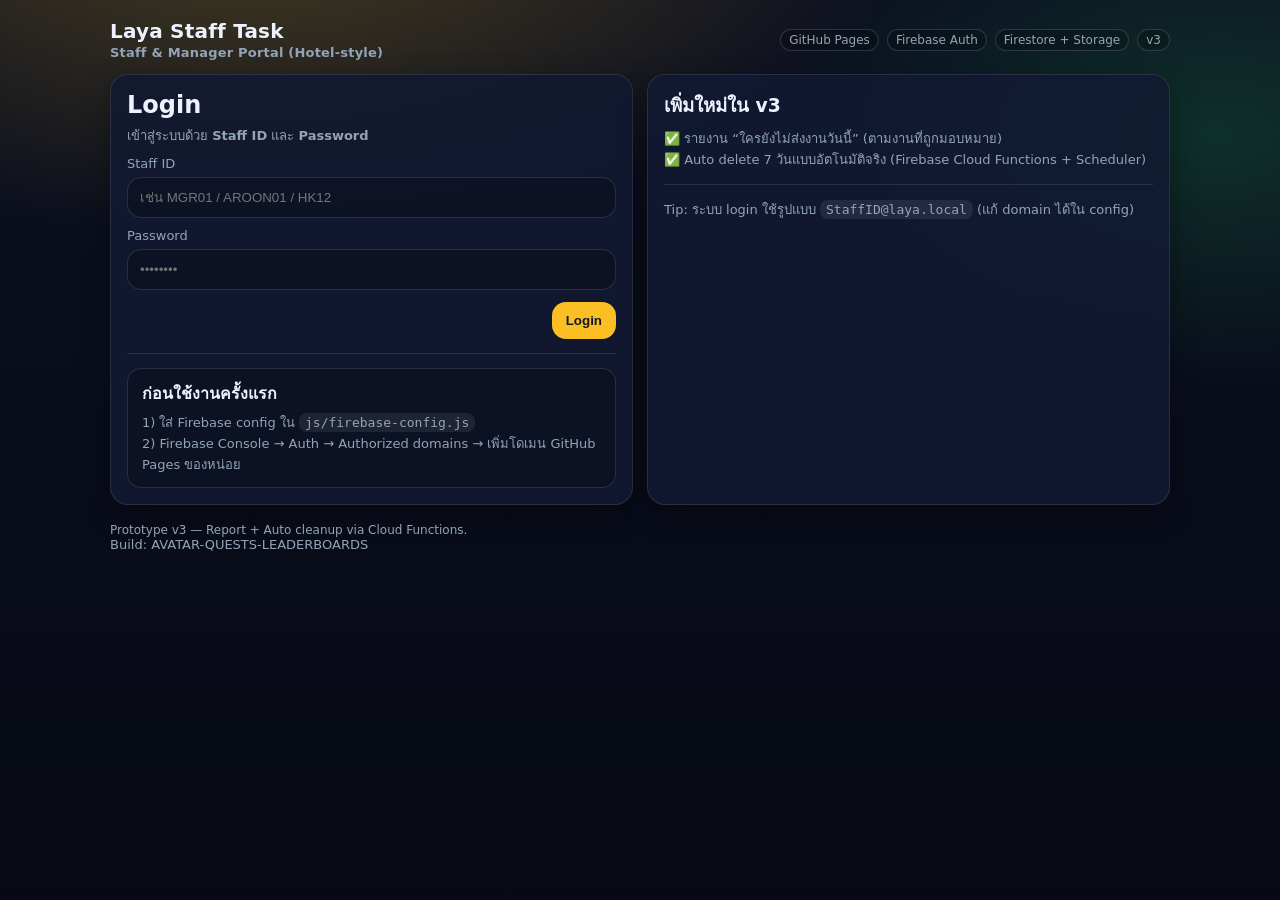
==== index.html @ 59b150a4 "Add files via upload" ====
<!doctype html><html lang='th'><head>
<meta charset="utf-8" />
<meta name="viewport" content="width=device-width, initial-scale=1" />
<link rel="stylesheet" href="css/style.css" />
<link rel="icon" href="assets/favicon.svg" />
<title>Laya Staff Task</title>
  <link rel="manifest" href="./manifest.json">
  <meta name="theme-color" content="#0b1220">
  <link rel="apple-touch-icon" href="./icons/apple-touch-icon.png">
  <meta name="apple-mobile-web-app-capable" content="yes">
  <meta name="apple-mobile-web-app-status-bar-style" content="black-translucent">

</head><body><script>window.location.href='login.html';</script></body></html>
---- css/style.css ----
:root{
  --bg:#0b1020;
  --card:#121a33;
  --muted:#93a4b6;
  --text:#eef2ff;
  --accent:#fbbf24;
  --accent2:#22c55e;
  --danger:#fb7185;
  --line:rgba(255,255,255,.10);
  --shadow:0 10px 28px rgba(0,0,0,.35);
}
*{ box-sizing:border-box; }
html,body{ height:100%; }
body{
  margin:0;
  font-family: system-ui, -apple-system, Segoe UI, Roboto, Arial, sans-serif;
  background: radial-gradient(1200px 600px at 20% -10%, rgba(251,191,36,.25), transparent 55%),
              radial-gradient(900px 500px at 95% 15%, rgba(34,197,94,.18), transparent 50%),
              linear-gradient(180deg, var(--bg), #070a14);
  color:var(--text);
}
a{ color:var(--accent); text-decoration:none; }
code{ background: rgba(255,255,255,.08); padding:2px 6px; border-radius:8px; }
.container{ max-width: 1100px; margin:0 auto; padding: 20px; }
.header{
  display:flex; gap:14px; align-items:center; justify-content:space-between;
  margin-bottom: 14px;
}
.brand{ display:flex; flex-direction:column; line-height:1.1; }
.brand .title{ font-size: 20px; font-weight: 800; letter-spacing:.2px; }
.brand .subtitle{ font-size: 13px; color:var(--muted); margin-top:4px; }
.pills{ display:flex; gap:8px; flex-wrap:wrap; justify-content:flex-end; align-items:center; }
.pill{
  display:inline-flex; align-items:center; gap:8px;
  padding:6px 10px; border-radius:999px;
  border:1px solid var(--line);
  background: rgba(0,0,0,.22);
  color: var(--muted);
  font-size: 12px;
}
.card{
  background: rgba(18,26,51,.88);
  border:1px solid var(--line);
  border-radius: 18px;
  padding: 16px;
  box-shadow: var(--shadow);
}
.grid{ display:grid; gap:14px; }
.grid.two{ grid-template-columns: 1fr 1fr; }
.grid.three{ grid-template-columns: 1fr 1fr 1fr; }
.grid.four{ grid-template-columns: 1fr 1fr 1fr 1fr; }
@media (max-width: 980px){ .grid.two, .grid.three, .grid.four{ grid-template-columns: 1fr; } }
label{ display:block; font-size: 13px; color:var(--muted); margin: 10px 0 6px; }
input, select, textarea{
  width:100%;
  padding: 12px 12px;
  border-radius: 14px;
  border:1px solid rgba(255,255,255,.12);
  background: rgba(0,0,0,.22);
  color: var(--text);
  outline: none;
}
textarea{ min-height: 90px; resize: vertical; }
.row{ display:flex; gap:10px; flex-wrap:wrap; align-items:center; }
.row > *{ flex: 1; }
.actions{ display:flex; gap:10px; flex-wrap:wrap; justify-content:flex-end; }
button{
  border:0; border-radius: 14px;
  padding: 11px 14px;
  font-weight: 800;
  cursor:pointer;
  background: var(--accent);
  color:#111827;
}
button.secondary{
  background: rgba(255,255,255,.10);
  color: var(--text);
  border: 1px solid rgba(255,255,255,.12);
  font-weight: 700;
}
button.success{ background: var(--accent2); color:#072312; }
button.danger{ background: var(--danger); color:#1f0a10; }
button:disabled{ opacity:.6; cursor:not-allowed; }
.hr{ height:1px; background: var(--line); margin: 14px 0; }
.small{ font-size: 13px; color: var(--muted); }
.hint{ font-size: 12px; color: var(--muted); margin-top:6px; }
.kpi{
  display:flex; flex-direction:column; gap:6px;
  padding: 14px; border-radius: 16px;
  border: 1px solid var(--line);
  background: rgba(0,0,0,.18);
}
.kpi .num{ font-size: 24px; font-weight: 900; }
.kpi .lbl{ font-size: 12px; color: var(--muted); }
.table{ width:100%; border-collapse: collapse; }
.table th, .table td{
  padding: 10px;
  border-bottom: 1px solid rgba(255,255,255,.08);
  text-align: left;
  vertical-align: top;
}
.table th{ font-size: 12px; color: var(--muted); font-weight: 700; }
.badge{
  display:inline-block;
  padding: 4px 10px;
  border-radius: 999px;
  font-size: 12px;
  font-weight: 900;
  border: 1px solid rgba(255,255,255,.12);
}
.badge.waiting{ color: var(--accent); background: rgba(251,191,36,.14); border-color: rgba(251,191,36,.24); }
.badge.approved{ color: #22c55e; background: rgba(34,197,94,.12); border-color: rgba(34,197,94,.22); }
.badge.rejected{ color: var(--danger); background: rgba(251,113,133,.12); border-color: rgba(251,113,133,.22); }
.thumb{
  width: 92px; height: 92px; object-fit: cover;
  border-radius: 14px;
  border: 1px solid rgba(255,255,255,.12);
}
.notice{
  padding: 12px 14px;
  border-radius: 14px;
  border: 1px solid rgba(255,255,255,.12);
  background: rgba(0,0,0,.22);
}
.footer{ margin-top: 18px; font-size: 12px; color: var(--muted); }

/* Mobile tweaks */
.table-wrap{
  overflow-x: auto;
  -webkit-overflow-scrolling: touch;
}
.table-wrap .table{
  min-width: 720px;
}
@media (max-width: 720px){
  .container{ padding: 12px; }
  .header{ flex-direction: column; align-items:flex-start; gap: 10px; }
  .pills{ width:100%; flex-wrap: wrap; gap: 8px; }
  .pills button{ flex:1; min-width: 140px; }
  .actions{ flex-wrap: wrap; gap: 8px; }
  .actions button{ flex:1; min-width: 140px; }
  .card{ padding: 14px; }
  .table{ font-size: 13px; }
  .thumb{ width:44px; height:44px; border-radius: 10px; }
  /* Make action buttons stack inside tables */
  .table-sub td:last-child .row,
  .table-staff td:nth-child(4) .row{ flex-direction: column; align-items: stretch; }
  .table-sub td:last-child .row button,
  .table-staff td:nth-child(4) .row button{ width:100%; }
  /* Hide less-important columns on small screens */
  .table-sub th:nth-child(4), .table-sub td:nth-child(4){ display:none; } /* Dept */
  .table-sub th:nth-child(6), .table-sub td:nth-child(6){ display:none; } /* Date */
  .table-report th:nth-child(3), .table-report td:nth-child(3){ display:none; } /* Position */
  .table-report th:nth-child(4), .table-report td:nth-child(4){ display:none; } /* Department */
  .table-points th:nth-child(3), .table-points td:nth-child(3){ display:none; } /* Position */
  .table-points th:nth-child(4), .table-points td:nth-child(4){ display:none; } /* Department */
  .table-staff th:nth-child(2), .table-staff td:nth-child(2){ display:none; } /* Department */
  .table-staff th:nth-child(5), .table-staff td:nth-child(5){ display:none; } /* Date */
  /* Reduce min-width when columns hidden */
  .table-wrap .table{ min-width: 520px; }
}
@media (max-width: 420px){
  .actions button, .pills button{ min-width: 100%; }
  .table-wrap .table{ min-width: 480px; }
}

/* --- Battle Demo UI --- */
.battle-grid{ display:grid; grid-template-columns: 1.6fr 1fr; gap:14px; }
@media (max-width: 860px){ .battle-grid{ grid-template-columns: 1fr; } }

.topbar{ display:flex; justify-content:space-between; align-items:center; gap:12px; margin: 14px 0; }
.brand{ font-weight:800; letter-spacing:.2px; }
.btn{ display:inline-flex; align-items:center; justify-content:center; gap:8px; padding:10px 12px; border-radius:12px; border:1px solid rgba(255,255,255,.14); background:rgba(255,255,255,.06); color:#fff; text-decoration:none; }
.btn.secondary{ background:rgba(255,255,255,.02); }

.battle-stage{ padding:14px; }
.battle-panel{ padding:14px; }
.battle-header{ display:flex; align-items:flex-end; justify-content:space-between; gap:12px; margin-bottom:10px; flex-wrap:wrap; }
.battle-kpis{ display:flex; gap:10px; flex-wrap:wrap; }
.kpi select{ height:40px; border-radius:10px; padding: 6px 10px; border:1px solid rgba(255,255,255,.14); background:rgba(0,0,0,.25); color:#fff; }

.arena{ position:relative; height:380px; border-radius:16px; overflow:hidden; border:1px solid rgba(255,255,255,.12); background: radial-gradient(1200px 400px at 50% 100%, rgba(88, 226, 255, .10), transparent 70%), rgba(0,0,0,.25); }
@media (max-width: 520px){ .arena{ height: 340px; } }

.arena-bg{ position:absolute; inset:0; background:
  radial-gradient(600px 260px at 20% 20%, rgba(255, 180, 80, .10), transparent 70%),
  radial-gradient(700px 280px at 90% 40%, rgba(120, 255, 180, .10), transparent 70%);
  opacity:.9;
}

.unit{ position:absolute; bottom: 40px; width: 170px; text-align:center; user-select:none; }
.unit.player{ left: 40px; }
.unit.enemy{ right: 40px; } /* flip facing */
.unit-name{ margin-top: 6px; font-weight:700; opacity:.9; } /* keep text readable */
 /* unflip */

.unit-shadow{ position:absolute; left:50%; bottom:-8px; width:110px; height:20px; transform:translateX(-50%); border-radius:999px; background:rgba(0,0,0,.35); filter: blur(1px); }
.unit-body{ position:relative; display:flex; justify-content:center; align-items:center; }
.unit-avatar{ width:92px; height:92px; border-radius:24px; display:flex; align-items:center; justify-content:center; font-weight:900; font-size:28px; background: rgba(255,255,255,.10); border:1px solid rgba(255,255,255,.16); box-shadow: 0 12px 30px rgba(0,0,0,.35); backdrop-filter: blur(6px); }
.unit-avatar.enemy{ background: rgba(255, 120, 120, .12); }

.unit-ring{ position:absolute; width:120px; height:120px; border-radius:999px; border:2px solid rgba(88,226,255,.22); box-shadow: 0 0 0 8px rgba(88,226,255,.06); animation: ringPulse 2.2s ease-in-out infinite; }
.unit-ring.enemy{ border-color: rgba(255, 160, 160, .20); box-shadow: 0 0 0 8px rgba(255, 160, 160, .06); }

/* idle float */
.unit.player .unit-body{ animation: floatIdle 2.4s ease-in-out infinite; }
.unit.enemy .unit-body{ animation: floatIdle 2.1s ease-in-out infinite; }

@keyframes floatIdle{
  0%,100%{ transform: translateY(0); }
  50%{ transform: translateY(-10px); }
}
@keyframes ringPulse{
  0%,100%{ transform: scale(1); opacity:.9; }
  50%{ transform: scale(1.05); opacity:.65; }
}

/* hit flash */
.unit.hit .unit-avatar{ animation: hitFlash .32s ease-in-out; }
@keyframes hitFlash{
  0%{ filter:none; }
  30%{ filter: brightness(1.8) saturate(1.2); }
  100%{ filter:none; }
}
.unit.crit .unit-avatar{ animation: critFlash .35s ease-in-out; }
@keyframes critFlash{
  0%{ filter:none; }
  40%{ filter: brightness(2.2) saturate(1.6) contrast(1.2); }
  100%{ filter:none; }
}

/* casting aura */
.unit.casting .unit-ring{ animation: castSpin .55s linear infinite; }
@keyframes castSpin{
  0%{ transform: rotate(0deg) scale(1.08); opacity:1; }
  100%{ transform: rotate(360deg) scale(1.08); opacity:1; }
}

.hpbar{ height:10px; border-radius:999px; background: rgba(255,255,255,.10); border:1px solid rgba(255,255,255,.12); margin: 6px 22px 0 22px; overflow:hidden; transform: scaleX(1); }
 /* compensate flip */
.hp{ height:100%; width:100%; background: rgba(88,226,255,.75); }
.hp.enemy{ background: rgba(255, 120, 120, .75); }

.battle-log{ margin-top: 10px; padding: 10px; border-radius: 12px; border:1px solid rgba(255,255,255,.10); background: rgba(0,0,0,.18); max-height: 140px; overflow:auto; }
.battle-log > div{ padding: 6px 2px; border-bottom: 1px dashed rgba(255,255,255,.08); }
.battle-log > div:last-child{ border-bottom:none; }

.float-text{ position:absolute; pointer-events:none; font-weight:900; text-shadow: 0 10px 25px rgba(0,0,0,.45); }
.float-text.dmg{ font-size: 24px; }
.float-text.crit{ font-size: 26px; letter-spacing:.4px; }
.float-text.zero{ font-size: 22px; opacity:.85; }
.float-text.status{ font-size: 14px; opacity:.9; font-weight:800; }

.status-layer{ position:absolute; inset:-8px; pointer-events:none; }
.fx{ position:absolute; inset:-10px; border-radius:28px; opacity:.0; }
.fx.fire{ background: radial-gradient(120px 90px at 50% 60%, rgba(255,120,40,.65), transparent 70%); animation: fxPop .9s ease-out; }
.fx.ice{ background: radial-gradient(120px 90px at 50% 60%, rgba(120,200,255,.65), transparent 70%); animation: fxPop .9s ease-out; }
.fx.poison{ background: radial-gradient(120px 90px at 50% 60%, rgba(130,255,160,.55), transparent 70%); animation: fxPop .9s ease-out; }
.fx.arcane{ background: radial-gradient(120px 90px at 50% 60%, rgba(170,120,255,.55), transparent 70%); animation: fxPop .9s ease-out; }

@keyframes fxPop{
  0%{ transform: scale(.7); opacity:0; }
  20%{ opacity:1; }
  100%{ transform: scale(1.25); opacity:0; }
}

/* Battle avatars: use background image (characters) */
.unit-avatar{
  background-size: contain;
  background-repeat: no-repeat;
  background-position: center;
  color: transparent;
}

/* --- Battle screenshot style background --- */
.arena-bg{
  background: linear-gradient(180deg, rgba(0,0,0,.10), rgba(0,0,0,.55)),
              url("./assets/battle/bg_meadow_castle.png") center/cover no-repeat !important;
  filter: saturate(1.05) contrast(1.05);
}

/* Slightly larger enemy frame for boss portrait */
.unit.enemy .unit-avatar{ width: 102px; height: 102px; border-radius: 22px; }

/* Enemy selector chips */
.enemy-chips{ display:flex; gap:8px; flex-wrap:wrap; }
.chip{ display:inline-flex; align-items:center; gap:8px; padding:10px 12px; border-radius:999px; border:1px solid rgba(255,255,255,.14); background:rgba(0,0,0,.20); color:#fff; cursor:pointer; }
.chip .dot{ width:10px; height:10px; border-radius:999px; background:rgba(255,255,255,.35); }
.chip.active{ border-color: rgba(255, 200, 80, .55); box-shadow: 0 0 0 6px rgba(255, 200, 80, .10); }
.chip.active .dot{ background: rgba(255, 200, 80, .85); }
.badge{ display:inline-block; padding:4px 8px; border-radius:999px; border:1px solid rgba(255,255,255,.15); background:rgba(0,0,0,.25); }

/* --- Game Profile class picker --- */
.class-preview{ min-width: 170px; }
.class-portrait{
  width: 140px; height: 140px; border-radius: 24px;
  border: 1px solid rgba(255,255,255,.16);
  background: rgba(0,0,0,.20);
  background-size: contain;
  background-repeat: no-repeat;
  background-position: center;
  box-shadow: 0 16px 40px rgba(0,0,0,.35);
}

.class-grid{
  display:grid;
  grid-template-columns: repeat(4, minmax(0, 1fr));
  gap:10px;
}
@media (max-width: 520px){
  .class-grid{ grid-template-columns: repeat(3, minmax(0,1fr)); }
}

.class-card{
  display:flex; flex-direction:column; align-items:center; gap:8px;
  padding:10px; border-radius:16px;
  border:1px solid rgba(255,255,255,.14);
  background: rgba(0,0,0,.16);
  cursor:pointer;
}
.class-card:hover{ background: rgba(255,255,255,.06); }
.class-card.active{ border-color: rgba(255,200,80,.55); box-shadow: 0 0 0 6px rgba(255,200,80,.10); }
.class-card .img{
  width:64px; height:64px; border-radius:18px;
  background-size: contain; background-repeat:no-repeat; background-position:center;
  border:1px solid rgba(255,255,255,.14);
  background-color: rgba(255,255,255,.06);
}
.class-card .label{ font-size:12px; opacity:.95; text-align:center; font-weight:800; }

/* Skill bar */
.skill-bar{
  display:grid;
  grid-template-columns: repeat(2, minmax(0,1fr));
  gap:10px;
}
.skill-btn{
  display:flex;
  align-items:center;
  justify-content:space-between;
  gap:10px;
  padding:12px;
  border-radius:14px;
  border:1px solid rgba(255,255,255,.14);
  background: rgba(0,0,0,.18);
  color:#fff;
  cursor:pointer;
  text-align:left;
}
.skill-btn:hover{ background: rgba(255,255,255,.06); }
.skill-btn:disabled{ opacity:.45; cursor:not-allowed; }
.skill-btn .left{ display:flex; flex-direction:column; gap:4px; }
.skill-btn .name{ font-weight:900; font-size:14px; line-height:1.1; }
.skill-btn .meta{ font-size:12px; opacity:.8; }
.skill-btn .right{ font-size:12px; opacity:.9; font-weight:900; }
.pill{
  display:inline-flex; align-items:center; gap:6px;
  padding:3px 8px; border-radius:999px;
  border:1px solid rgba(255,255,255,.14);
  background: rgba(0,0,0,.20);
}

/* Inventory */
.inv-list{ display:grid; grid-template-columns: repeat(2, minmax(0,1fr)); gap:12px; }
@media (max-width: 720px){ .inv-list{ grid-template-columns: 1fr; } }
.inv-card{ padding:12px; border-radius:16px; border:1px solid rgba(255,255,255,.12); background: rgba(0,0,0,.16); }
.equip-card{ padding:12px; border-radius:16px; border:1px solid rgba(255,255,255,.12); background: rgba(0,0,0,.12); }
.grid.three{ display:grid; grid-template-columns: repeat(3, minmax(0,1fr)); gap:10px; }
@media (max-width: 860px){ .grid.three{ grid-template-columns: 1fr; } }

.equip-mini{ padding:12px; border-radius:16px; border:1px solid rgba(255,255,255,.12); background: rgba(0,0,0,.12); }

/* --- Rarity styles --- */
.rarity-C{ border-color: rgba(180,180,180,.35) !important; }
.rarity-R{ border-color: rgba(90,160,255,.55) !important; box-shadow: 0 0 0 6px rgba(90,160,255,.10); }
.rarity-E{ border-color: rgba(170,120,255,.65) !important; box-shadow: 0 0 0 6px rgba(170,120,255,.10); }
.rarity-L{ border-color: rgba(255,200,80,.75) !important; box-shadow: 0 0 0 6px rgba(255,200,80,.14); }

.pill.rarity{ font-weight:900; }
.pill.rarity.C{ border-color: rgba(180,180,180,.35); }
.pill.rarity.R{ border-color: rgba(90,160,255,.55); color: rgba(150,210,255,.95); }
.pill.rarity.E{ border-color: rgba(170,120,255,.65); color: rgba(210,175,255,.98); }
.pill.rarity.L{ border-color: rgba(255,200,80,.75); color: rgba(255,220,120,.98); }

.btn.danger{
  border-color: rgba(255,120,120,.45);
  background: rgba(255,120,120,.10);
}
.btn.danger:hover{ background: rgba(255,120,120,.16); }

.mini-stats{
  display:flex; gap:8px; flex-wrap:wrap; margin-top:8px;
}
.mini-stats .tag{
  font-size:12px; opacity:.9;
  padding:3px 8px; border-radius:999px;
  border:1px solid rgba(255,255,255,.12);
  background: rgba(0,0,0,.18);
}

/* Shop */
.shop-grid{ display:grid; grid-template-columns: repeat(2, minmax(0,1fr)); gap:12px; }
@media (max-width: 720px){ .shop-grid{ grid-template-columns: 1fr; } }
.shop-card{ padding:12px; border-radius:16px; border:1px solid rgba(255,255,255,.12); background: rgba(0,0,0,.16); }

/* Sets page */
.sets-grid{ display:grid; grid-template-columns: repeat(2, minmax(0,1fr)); gap:12px; }
@media (max-width: 720px){ .sets-grid{ grid-template-columns: 1fr; } }
.set-card{ padding:12px; border-radius:16px; border:1px solid rgba(255,255,255,.12); background: rgba(0,0,0,.16); }
.set-card.active{ border-color: rgba(255,200,80,.75); box-shadow: 0 0 0 6px rgba(255,200,80,.12); }

/* Badges */
.badges-grid{ display:grid; grid-template-columns: repeat(2, minmax(0,1fr)); gap:12px; }
@media (max-width: 720px){ .badges-grid{ grid-template-columns: 1fr; } }
.badge-card{ padding:12px; border-radius:16px; border:1px solid rgba(255,255,255,.12); background: rgba(0,0,0,.16); }
.badge-card.active{ border-color: rgba(255,200,80,.75); box-shadow: 0 0 0 6px rgba(255,200,80,.12); }

/* Quests */
.quests-grid{ display:grid; grid-template-columns: repeat(2, minmax(0,1fr)); gap:12px; }
@media (max-width: 720px){ .quests-grid{ grid-template-columns: 1fr; } }
.quest-card{ padding:12px; border-radius:16px; border:1px solid rgba(255,255,255,.12); background: rgba(0,0,0,.16); }
.quest-card.done{ border-color: rgba(120,255,180,.30); }
.quest-card.claimed{ opacity:.65; }
.progress{ height:10px; border-radius:999px; border:1px solid rgba(255,255,255,.10); background: rgba(0,0,0,.22); overflow:hidden; }
.progress-bar{ height:100%; border-radius:999px; background: rgba(255,255,255,.35); }

/* Profile avatar frame */
.profile-row{ display:flex; gap:12px; align-items:center; flex-wrap:wrap; }
.profile-avatar{
  width: 74px; height: 74px; border-radius: 22px;
  border: 2px solid rgba(255,255,255,.16);
  background-size: contain;
  background-repeat:no-repeat;
  background-position:center;
  background-color: rgba(0,0,0,.18);
  box-shadow: 0 12px 28px rgba(0,0,0,.35);
}
.profile-avatar.frame-2{ border-color: rgba(170,120,255,.7); box-shadow: 0 0 0 6px rgba(170,120,255,.12), 0 12px 28px rgba(0,0,0,.35); }
.profile-avatar.frame-3{ border-color: rgba(255,200,80,.85); box-shadow: 0 0 0 6px rgba(255,200,80,.14), 0 12px 28px rgba(0,0,0,.35); }
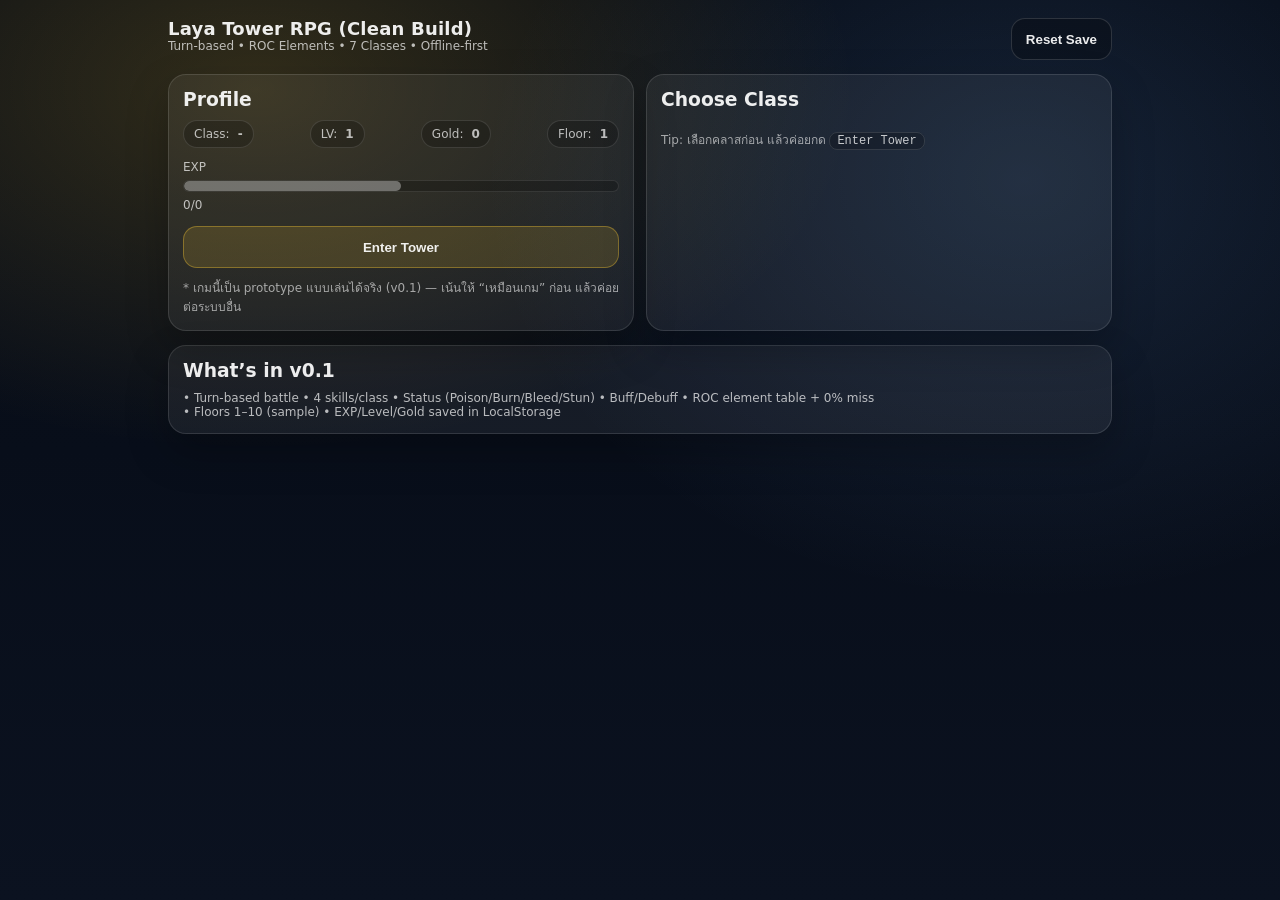
==== commit 2fab6832: "Add files via upload" ====
--- a/index.html
+++ b/index.html
@@ -1,13 +1,67 @@
-<!doctype html><html lang='th'><head>
-<meta charset="utf-8" />
-<meta name="viewport" content="width=device-width, initial-scale=1" />
-<link rel="stylesheet" href="css/style.css" />
-<link rel="icon" href="assets/favicon.svg" />
-<title>Laya Staff Task</title>
-  <link rel="manifest" href="./manifest.json">
-  <meta name="theme-color" content="#0b1220">
-  <link rel="apple-touch-icon" href="./icons/apple-touch-icon.png">
-  <meta name="apple-mobile-web-app-capable" content="yes">
-  <meta name="apple-mobile-web-app-status-bar-style" content="black-translucent">
+<!doctype html>
+<html lang="th">
+<head>
+  <meta charset="utf-8" />
+  <meta name="viewport" content="width=device-width,initial-scale=1,viewport-fit=cover" />
+  <title>Laya Tower RPG (Clean)</title>
+  <link rel="stylesheet" href="./css/game.css" />
+</head>
+<body>
+  <div class="container">
+    <div class="topbar">
+      <div>
+        <div class="brand">Laya Tower RPG (Clean Build)</div>
+        <div class="small">Turn-based • ROC Elements • 7 Classes • Offline-first</div>
+      </div>
+      <div class="row">
+        <button class="btn" id="btnReset">Reset Save</button>
+      </div>
+    </div>
 
-</head><body><script>window.location.href='login.html';</script></body></html>+    <div class="grid two">
+      <div class="card">
+        <h3 style="margin:0 0 10px 0;">Profile</h3>
+        <div class="row" style="justify-content:space-between;">
+          <span class="pill">Class: <b id="pClass">-</b></span>
+          <span class="pill">LV: <b id="pLv">1</b></span>
+          <span class="pill">Gold: <b id="pGold">0</b></span>
+          <span class="pill">Floor: <b id="pFloor">1</b></span>
+        </div>
+
+        <div style="margin-top:12px;">
+          <div class="small">EXP</div>
+          <div class="bar" style="margin-top:6px;"><div id="expBar"></div></div>
+          <div class="small" style="margin-top:6px;"><span id="expTxt">0/0</span></div>
+        </div>
+
+        <div style="margin-top:14px;">
+          <button class="btn primary" id="btnEnter" style="width:100%;">Enter Tower</button>
+          <div class="small" style="margin-top:10px; opacity:.85;">
+            * เกมนี้เป็น prototype แบบเล่นได้จริง (v0.1) — เน้นให้ “เหมือนเกม” ก่อน แล้วค่อยต่อระบบอื่น
+          </div>
+        </div>
+      </div>
+
+      <div class="card">
+        <h3 style="margin:0 0 10px 0;">Choose Class</h3>
+        <div id="classGrid" class="grid" style="grid-template-columns: repeat(2,minmax(0,1fr)); gap:10px;"></div>
+        <div class="small" style="margin-top:10px; opacity:.85;">
+          Tip: เลือกคลาสก่อน แล้วค่อยกด <span class="kbd">Enter Tower</span>
+        </div>
+      </div>
+    </div>
+
+    <div class="card" style="margin-top:14px;">
+      <h3 style="margin:0 0 10px 0;">What’s in v0.1</h3>
+      <div class="small">
+        • Turn-based battle • 4 skills/class • Status (Poison/Burn/Bleed/Stun) • Buff/Debuff • ROC element table + 0% miss<br/>
+        • Floors 1–10 (sample) • EXP/Level/Gold saved in LocalStorage
+      </div>
+    </div>
+  </div>
+
+  <script src="./js/storage.js"></script>
+  <script src="./js/data.js"></script>
+  <script src="./js/lobby.js"></script>
+</body>
+</html>
--- a/css/game.css
+++ b/css/game.css
@@ -0,0 +1,136 @@
+
+:root{
+  --bg0:#050a14;
+  --bg1:#0b1220;
+  --card: rgba(255,255,255,.06);
+  --line: rgba(255,255,255,.12);
+  --text: rgba(255,255,255,.92);
+  --muted: rgba(255,255,255,.70);
+  --accent: #ffcc33;
+  --good: #36d399;
+  --bad: #ff6b7a;
+}
+
+*{ box-sizing:border-box; }
+body{
+  margin:0;
+  font-family: system-ui, -apple-system, Segoe UI, Roboto, "Noto Sans Thai", sans-serif;
+  color: var(--text);
+  background: radial-gradient(1000px 600px at 20% 10%, rgba(255,204,51,.18), transparent 60%),
+              radial-gradient(900px 700px at 80% 20%, rgba(120,180,255,.14), transparent 60%),
+              linear-gradient(180deg, var(--bg0), var(--bg1));
+  min-height:100vh;
+}
+
+a{ color:inherit; }
+.container{ max-width: 980px; margin:0 auto; padding: 18px; }
+.topbar{
+  display:flex; align-items:flex-start; justify-content:space-between; gap:12px; flex-wrap:wrap;
+  margin-bottom: 14px;
+}
+.brand{ font-weight:900; letter-spacing:.2px; font-size: 18px; }
+.small{ font-size: 12px; color: var(--muted); }
+.card{
+  border:1px solid var(--line);
+  background: var(--card);
+  border-radius: 18px;
+  padding: 14px;
+  box-shadow: 0 18px 40px rgba(0,0,0,.25);
+}
+
+.grid{ display:grid; gap:12px; }
+.grid.two{ grid-template-columns: repeat(2, minmax(0,1fr)); }
+@media (max-width: 840px){ .grid.two{ grid-template-columns:1fr; } }
+
+.btn{
+  display:inline-flex; align-items:center; justify-content:center; gap:8px;
+  height: 42px; padding: 0 14px;
+  border-radius: 14px;
+  border: 1px solid rgba(255,255,255,.14);
+  background: rgba(0,0,0,.25);
+  color: var(--text);
+  cursor:pointer;
+  font-weight:800;
+  user-select:none;
+  text-decoration:none;
+}
+.btn.primary{
+  background: rgba(255,204,51,.14);
+  border-color: rgba(255,204,51,.35);
+}
+.btn:disabled{ opacity:.55; cursor:not-allowed; }
+.row{ display:flex; gap:10px; align-items:center; flex-wrap:wrap; }
+
+.pill{
+  display:inline-flex; align-items:center; gap:8px;
+  border-radius:999px;
+  padding: 6px 10px;
+  border:1px solid rgba(255,255,255,.12);
+  background: rgba(0,0,0,.22);
+  font-size: 12px;
+  color: var(--muted);
+}
+
+.bar{
+  width: 100%;
+  height: 12px;
+  border-radius: 999px;
+  border: 1px solid rgba(255,255,255,.10);
+  background: rgba(0,0,0,.22);
+  overflow:hidden;
+}
+.bar > div{ height:100%; width:50%; background: rgba(255,255,255,.35); border-radius:999px; }
+.bar.hp > div{ background: rgba(54, 211, 153, .75); }
+.bar.mp > div{ background: rgba(90,160,255,.75); }
+
+.kbd{
+  font-family: ui-monospace, SFMono-Regular, Menlo, Monaco, Consolas, "Liberation Mono", monospace;
+  font-size: 12px;
+  border: 1px solid rgba(255,255,255,.14);
+  padding: 1px 7px;
+  border-radius: 8px;
+  background: rgba(0,0,0,.25);
+  color: rgba(255,255,255,.88);
+}
+
+.log{
+  max-height: 220px;
+  overflow:auto;
+  border:1px solid rgba(255,255,255,.10);
+  background: rgba(0,0,0,.20);
+  border-radius: 14px;
+  padding: 10px;
+}
+.log div{ margin: 6px 0; font-size: 13px; color: rgba(255,255,255,.86); }
+.log .good{ color: rgba(120,255,190,.95); }
+.log .bad{ color: rgba(255,140,155,.95); }
+.log .muted{ color: rgba(255,255,255,.70); }
+
+.skillbar{
+  display:grid;
+  grid-template-columns: repeat(2, minmax(0, 1fr));
+  gap: 10px;
+}
+@media (max-width: 720px){ .skillbar{ grid-template-columns:1fr; } }
+
+.skill{
+  border:1px solid rgba(255,255,255,.12);
+  background: rgba(0,0,0,.18);
+  border-radius: 16px;
+  padding: 10px;
+}
+.skill .name{ font-weight:900; }
+.skill .meta{ margin-top:4px; display:flex; gap:10px; flex-wrap:wrap; color: var(--muted); font-size: 12px; }
+.skill .desc{ margin-top:6px; color: rgba(255,255,255,.82); font-size: 13px; }
+
+.badge{
+  display:inline-flex; align-items:center;
+  border-radius: 999px;
+  padding: 3px 10px;
+  border: 1px solid rgba(255,255,255,.12);
+  background: rgba(0,0,0,.22);
+  font-size: 12px;
+  color: rgba(255,255,255,.85);
+}
+.badge.good{ border-color: rgba(54, 211, 153, .35); }
+.badge.bad{ border-color: rgba(255,107,122,.35); }
